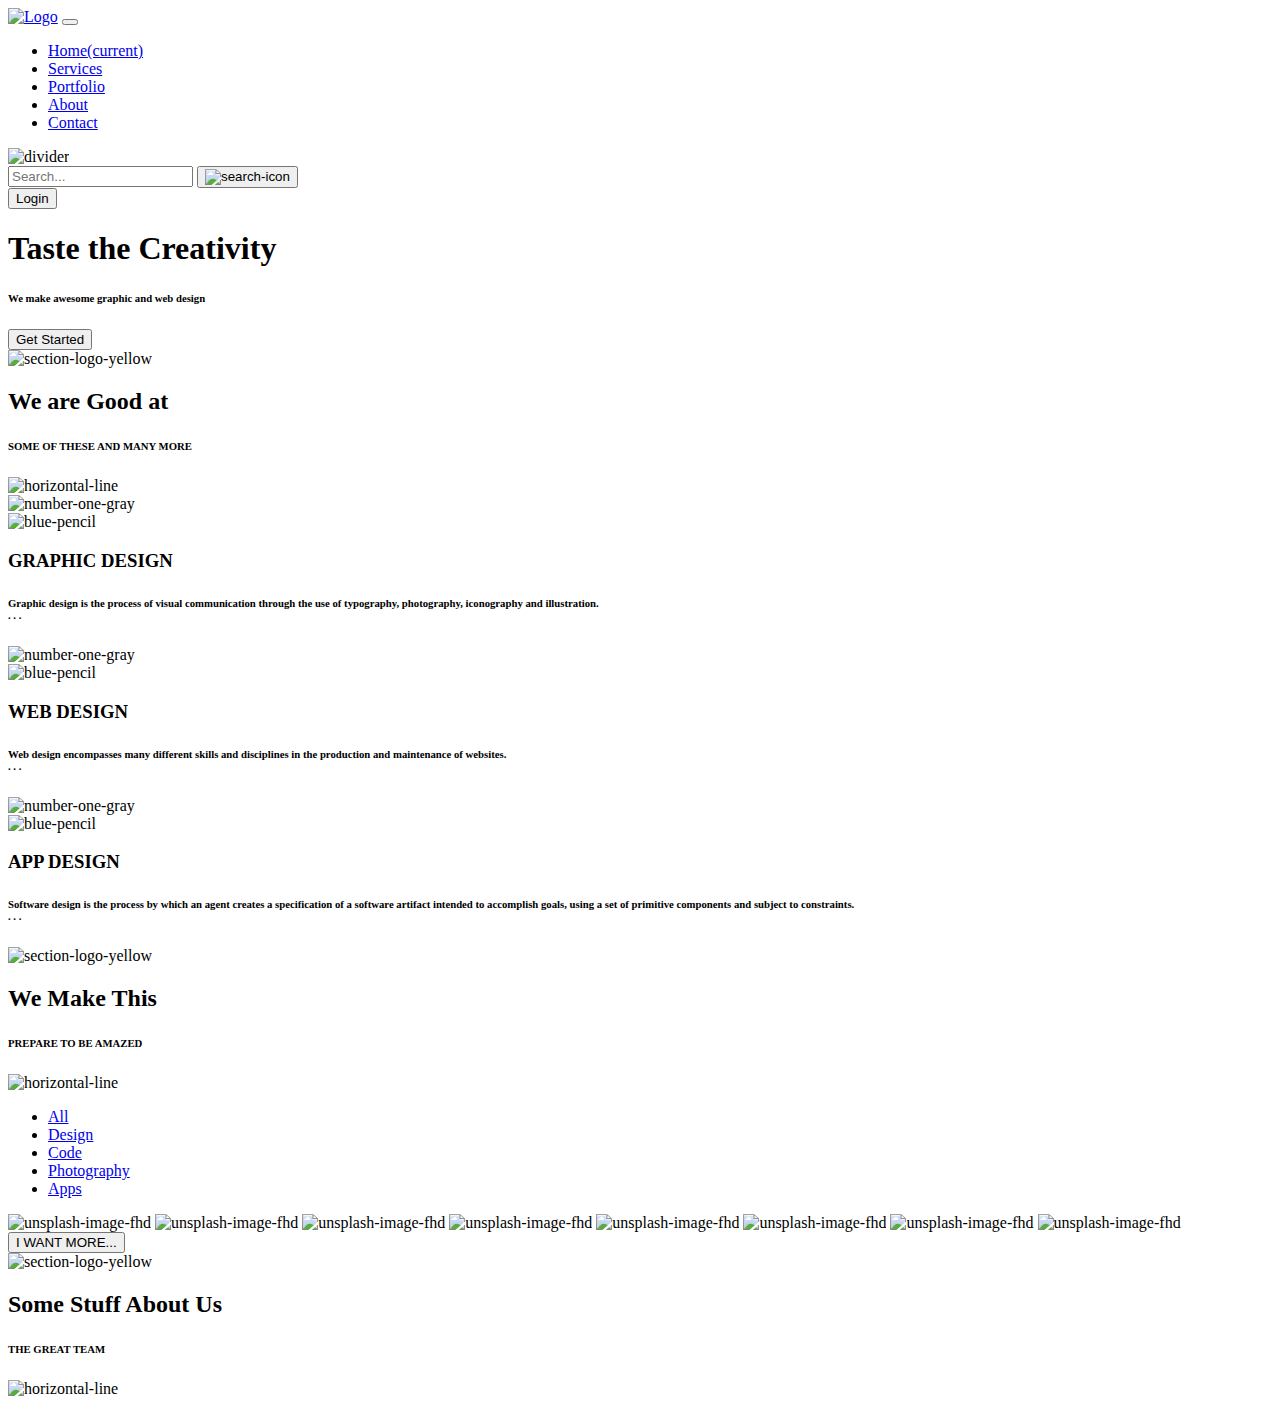
==== bondi.html @ e63a0d04 "Update bondi.html" ====
<!DOCTYPE html>
<html lang="en">
<head>
    <meta charset="UTF-8">
    <meta name="viewport" content="width=device-width, initial-scale=1.0">
    <link rel="stylesheet" type="text/css" href="https://cdn.jsdelivr.net/npm/bootstrap@4.5.3/dist/css/bootstrap.min.css" integrity="sha384-TX8t27EcRE3e/ihU7zmQxVncDAy5uIKz4rEkgIXeMed4M0jlfIDPvg6uqKI2xXr2" crossorigin="anonymous">
    <link rel="stylesheet" type="text/css" href="css/bondi.css">
    <title>Bondi Theme</title>
</head>
<body>
    <header class="bg-19283f">
        <div class="container">
            <nav class="navbar navbar-expand-lg navbar-light">
                <a class="navbar-brand" href="#"><img id="logo" src="logo.png" alt="Logo"></a>
                <button class="navbar-toggler" type="button" data-toggle="collapse" data-target="#navbarNav" aria-controls="navbarNav" aria-expanded="false" aria-label="Toggle navigation">
                  <span class="navbar-toggler-icon"></span>
                </button>
                <div class="collapse navbar-collapse" id="navbarNav">
                    <ul class="nav navbar-nav ml-auto">
                        <li class="nav-item active">
                            <a class="nav-link" href="#">Home<span class="sr-only">(current)</span></a>
                        </li>
                        <li class="nav-item">
                            <a class="nav-link" href="#">Services</a>
                        </li>
                        <li class="nav-item">
                            <a class="nav-link" href="#">Portfolio</a>
                        </li>
                        <li class="nav-item">
                            <a class="nav-link" href="#">About</a>
                        </li>
                        <li class="nav-item">
                            <a class="nav-link" href="#">Contact</a>
                        </li>
                    </ul>
                    <img class="divider" src="divider.png" alt="divider">
                    <form id="search-bar">
                        <input id="search-input" type="search" placeholder="Search..." aria-label="search">
                        <button id="search-btn" class="btn" type="submit">
                            <img src="search-icon.png" alt="search-icon">
                        </button>
                    </form>
                    <button type="submit" id="login-btn" class="btn">Login</button>
                </div>
            </nav>
            <div id="title-block">
                <h1 id="header-title">Taste the Creativity</h1>
                <h6 id="header-subtitle">We make awesome graphic and web design</h6>
                <button type="button" id="content-btn" class="btn">Get Started</button>
            </div>
        </div>
    </header>
    <main>
        <section>
            <div class="container">
                <div class="title_card">
                    <div class="img_div">
                        <img src="section_logo.png" alt="section-logo-yellow">
                    </div>
                    <h2>We are Good at</h2>
                    <h6>SOME OF THESE AND MANY MORE</h6>
                    <div id="hr-separator">
                        <img src="hr_line.png" alt="horizontal-line">
                    </div>
                </div>
                <div class="flex-row-center">
                    <div class="service">
                        <div class="image_stack">
                            <div class="frame-index-1">
                                <img src="bg-one.png" alt="number-one-gray">
                            </div>
                            <div class="frame-index-2">
                                <img src="pencil.png" alt="blue-pencil">
                            </div>
                        </div>
                        <h3>GRAPHIC DESIGN</h3>
                        <h6>
                            Graphic design is the process of visual communication through the use of typography,
                            photography,
                            iconography and illustration.
                            <br>
                            . . .
                        </h6>
                    </div>
                    <div class="service">
                        <div class="image_stack">
                            <div class="frame-index-1">
                                <img src="bg-two.png" alt="number-one-gray">
                            </div>
                            <div class="frame-index-2">
                                <img src="screen.png" alt="blue-pencil">
                            </div>
                        </div>
                        <h3>WEB DESIGN</h3>
                        <h6>
                            Web design encompasses many different skills and disciplines in the production and maintenance of websites.
                            <br>
                            . . .
                        </h6>
                    </div>
                    <div class="service">
                        <div class="image_stack">
                            <div class="frame-index-1">
                                <img src="bg-three.png" alt="number-one-gray">
                            </div>
                            <div class="frame-index-2">
                                <img src="plug.png" alt="blue-pencil">
                            </div>
                        </div>
                        <h3>APP DESIGN</h3>
                        <h6>
                            Software design is the process by which an agent creates a specification of a software artifact intended to accomplish goals,
                            using a set of primitive components and subject to constraints.
                            <br>
                            . . .
                        </h6>
                    </div>
                </div>
            </div>
        </section>
        <section class="bg-eff7fa">
            <div class="container">
                <div class="title_card">
                    <div class="img_div">
                        <img src="section_logo.png" alt="section-logo-yellow">
                    </div>
                    <h2>We Make This</h2>
                    <h6>PREPARE TO BE AMAZED</h6>
                    <div id="hr-separator">
                        <img src="hr_line.png" alt="horizontal-line">
                    </div>
                </div>
                <div id="carousel-nav">
                    <ul class="nav">
                        <li class="nav-item">
                            <a class="nav-link active" href="#">All</a>
                        </li>
                        <li class="nav-item">
                            <a class="nav-link" href="#">Design</a>
                        </li>
                        <li class="nav-item">
                            <a class="nav-link" href="#">Code</a>
                        </li>
                        <li class="nav-item">
                            <a class="nav-link" href="#">Photography</a>
                        </li>
                        <li class="nav-item">
                            <a class="nav-link" href="#">Apps</a>
                        </li>
                    </ul>
                </div>
                <div id="works">
                    <img src="https://source.unsplash.com/640x360/?interior" alt="unsplash-image-fhd">
                    <img src="https://source.unsplash.com/640x360/?art" alt="unsplash-image-fhd">
                    <img src="https://source.unsplash.com/640x360/?nature" alt="unsplash-image-fhd">
                    <img src="https://source.unsplash.com/640x360/?space" alt="unsplash-image-fhd">
                    <img src="https://source.unsplash.com/640x360/?tech" alt="unsplash-image-fhd">
                    <img src="https://source.unsplash.com/640x360/?music" alt="unsplash-image-fhd">
                    <img src="https://source.unsplash.com/640x360/?retro" alt="unsplash-image-fhd">
                    <img src="https://source.unsplash.com/640x360/?cgi" alt="unsplash-image-fhd">
                </div>
                <button type="button" id="content-btn" class="btn">I WANT MORE...</button>
            </div>
        </section>
        <section>
            <div class="container">
                <div class="title_card">
                    <div class="img_div">
                        <img src="section_logo.png" alt="section-logo-yellow">
                    </div>
                    <h2>Some Stuff About Us</h2>
                    <h6>THE GREAT TEAM</h6>
                    <div id="hr-separator">
                        <img src="hr_line.png" alt="horizontal-line">
                    </div>
                </div>
            </div>
        </section>
    </main>
    <footer class="bg-19283f">

    </footer>
</body>
</html>
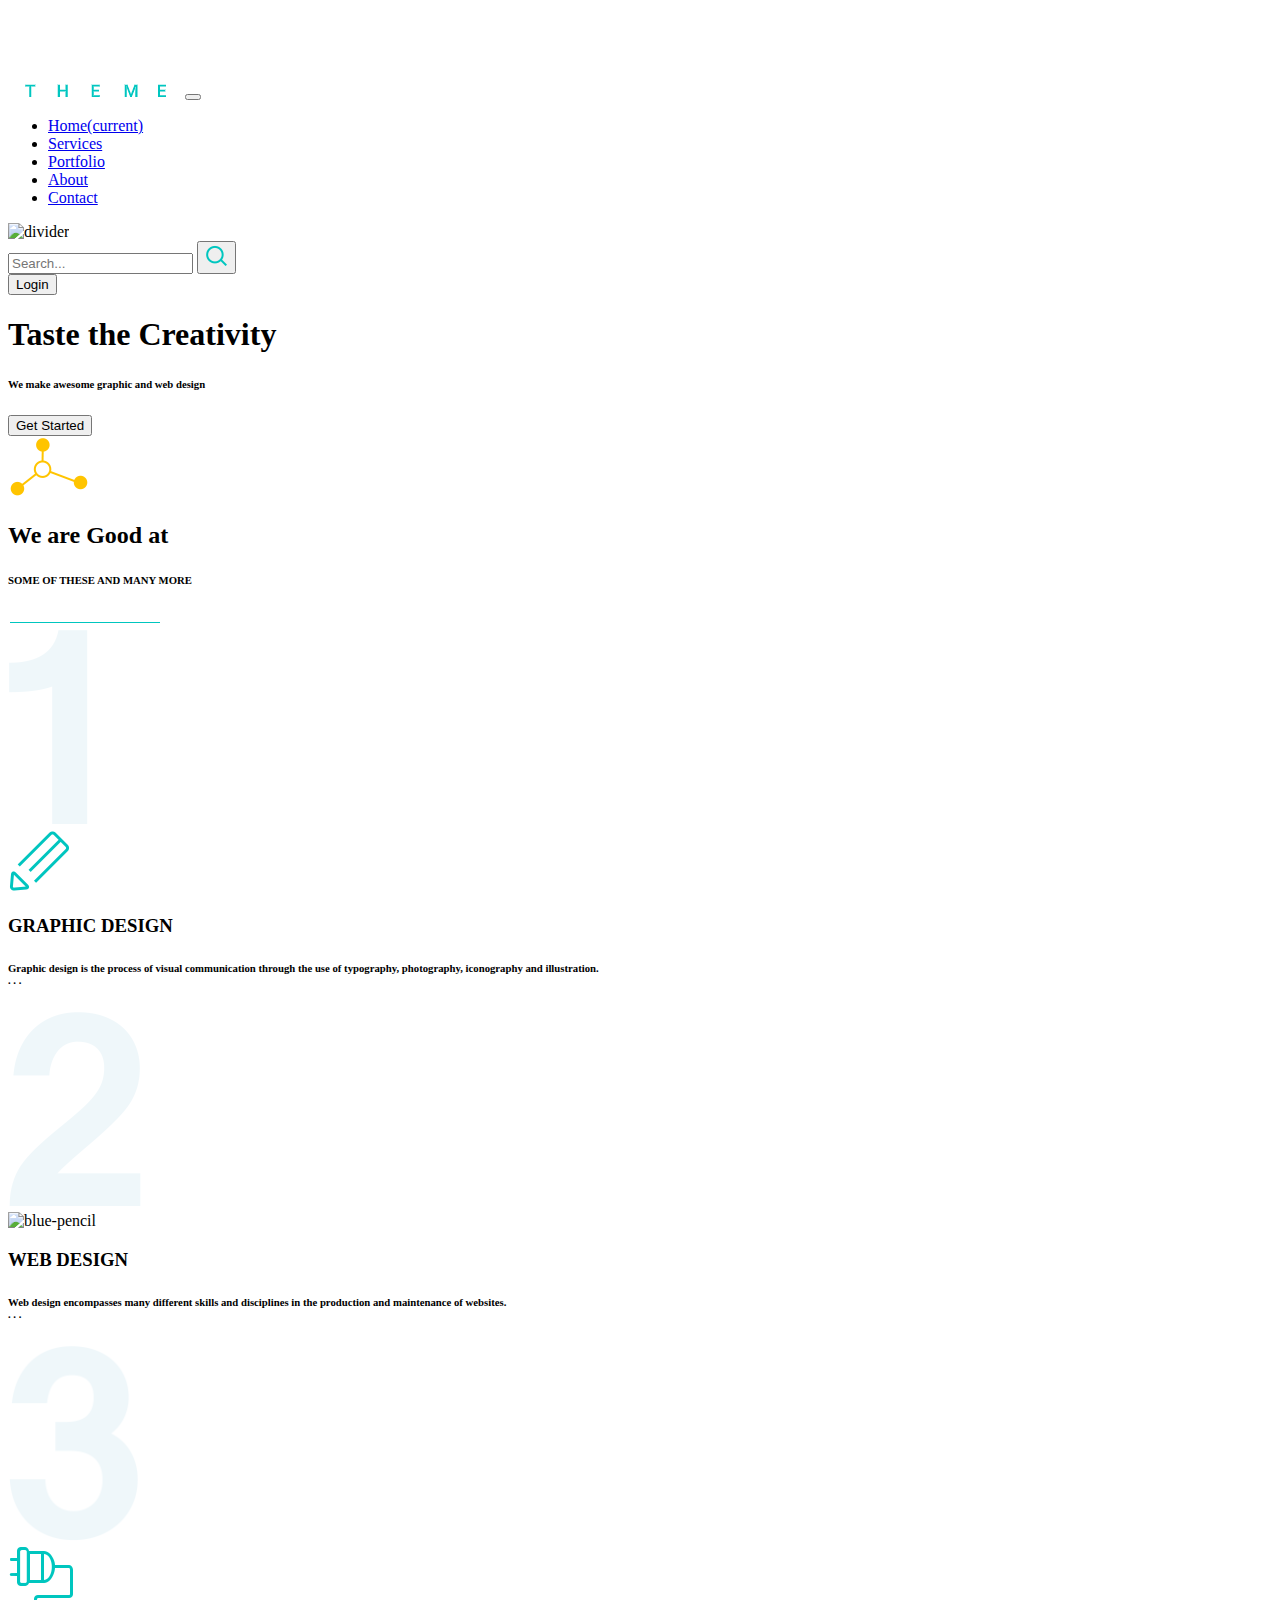
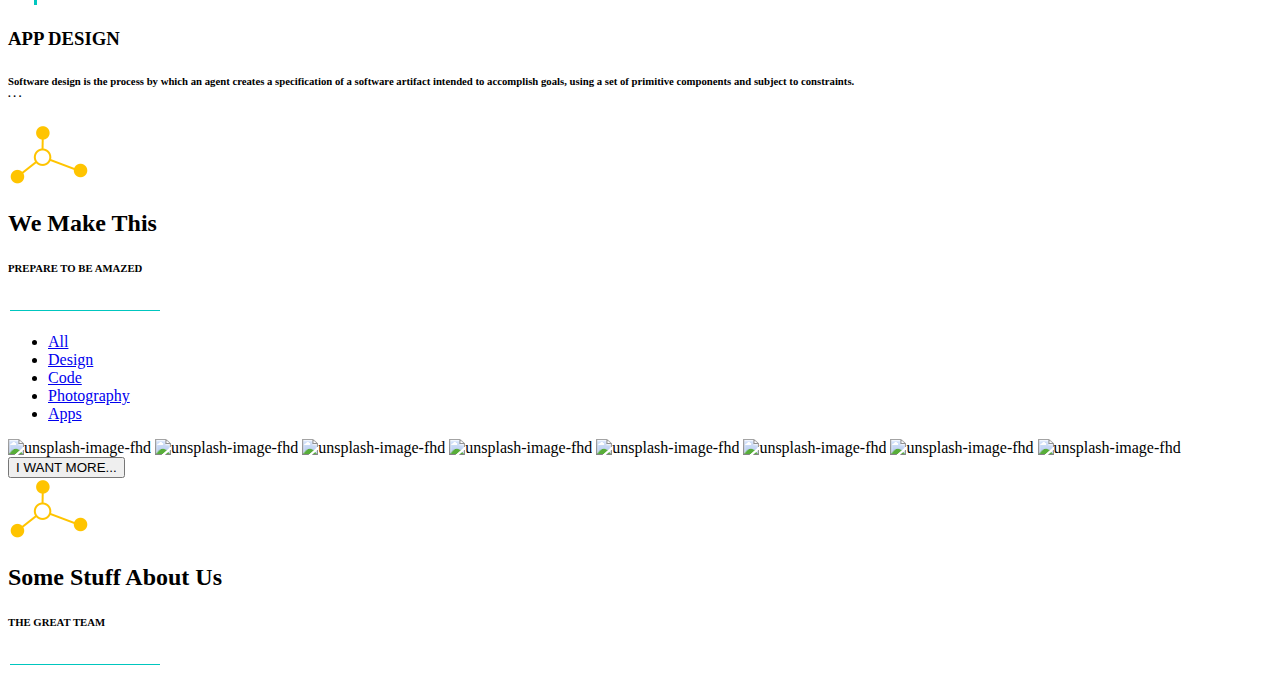
==== commit 27119264: "Update bondi.html" ====
--- a/bondi.html
+++ b/bondi.html
@@ -11,7 +11,7 @@
     <header class="bg-19283f">
         <div class="container">
             <nav class="navbar navbar-expand-lg navbar-light">
-                <a class="navbar-brand" href="#"><img id="logo" src="logo.png" alt="Logo"></a>
+                <a class="navbar-brand" href="#"><img id="logo" src="media/logo.png" alt="Logo"></a>
                 <button class="navbar-toggler" type="button" data-toggle="collapse" data-target="#navbarNav" aria-controls="navbarNav" aria-expanded="false" aria-label="Toggle navigation">
                   <span class="navbar-toggler-icon"></span>
                 </button>
@@ -37,7 +37,7 @@
                     <form id="search-bar">
                         <input id="search-input" type="search" placeholder="Search..." aria-label="search">
                         <button id="search-btn" class="btn" type="submit">
-                            <img src="search-icon.png" alt="search-icon">
+                            <img src="media/search-icon.png" alt="search-icon">
                         </button>
                     </form>
                     <button type="submit" id="login-btn" class="btn">Login</button>
@@ -55,22 +55,22 @@
             <div class="container">
                 <div class="title_card">
                     <div class="img_div">
-                        <img src="section_logo.png" alt="section-logo-yellow">
+                        <img src="media/section_logo.png" alt="section-logo-yellow">
                     </div>
                     <h2>We are Good at</h2>
                     <h6>SOME OF THESE AND MANY MORE</h6>
                     <div id="hr-separator">
-                        <img src="hr_line.png" alt="horizontal-line">
+                        <img src="media/hr_line.png" alt="horizontal-line">
                     </div>
                 </div>
                 <div class="flex-row-center">
                     <div class="service">
                         <div class="image_stack">
                             <div class="frame-index-1">
-                                <img src="bg-one.png" alt="number-one-gray">
+                                <img src="media/bg-one.png" alt="number-one-gray">
                             </div>
                             <div class="frame-index-2">
-                                <img src="pencil.png" alt="blue-pencil">
+                                <img src="media/pencil.png" alt="blue-pencil">
                             </div>
                         </div>
                         <h3>GRAPHIC DESIGN</h3>
@@ -85,7 +85,7 @@
                     <div class="service">
                         <div class="image_stack">
                             <div class="frame-index-1">
-                                <img src="bg-two.png" alt="number-one-gray">
+                                <img src="media/bg-two.png" alt="number-one-gray">
                             </div>
                             <div class="frame-index-2">
                                 <img src="screen.png" alt="blue-pencil">
@@ -101,10 +101,10 @@
                     <div class="service">
                         <div class="image_stack">
                             <div class="frame-index-1">
-                                <img src="bg-three.png" alt="number-one-gray">
+                                <img src="media/bg-three.png" alt="number-one-gray">
                             </div>
                             <div class="frame-index-2">
-                                <img src="plug.png" alt="blue-pencil">
+                                <img src="media/plug.png" alt="blue-pencil">
                             </div>
                         </div>
                         <h3>APP DESIGN</h3>
@@ -122,12 +122,12 @@
             <div class="container">
                 <div class="title_card">
                     <div class="img_div">
-                        <img src="section_logo.png" alt="section-logo-yellow">
+                        <img src="media/section_logo.png" alt="section-logo-yellow">
                     </div>
                     <h2>We Make This</h2>
                     <h6>PREPARE TO BE AMAZED</h6>
                     <div id="hr-separator">
-                        <img src="hr_line.png" alt="horizontal-line">
+                        <img src="media/hr_line.png" alt="horizontal-line">
                     </div>
                 </div>
                 <div id="carousel-nav">
@@ -166,12 +166,12 @@
             <div class="container">
                 <div class="title_card">
                     <div class="img_div">
-                        <img src="section_logo.png" alt="section-logo-yellow">
+                        <img src="media/section_logo.png" alt="section-logo-yellow">
                     </div>
                     <h2>Some Stuff About Us</h2>
                     <h6>THE GREAT TEAM</h6>
                     <div id="hr-separator">
-                        <img src="hr_line.png" alt="horizontal-line">
+                        <img src="media/hr_line.png" alt="horizontal-line">
                     </div>
                 </div>
             </div>
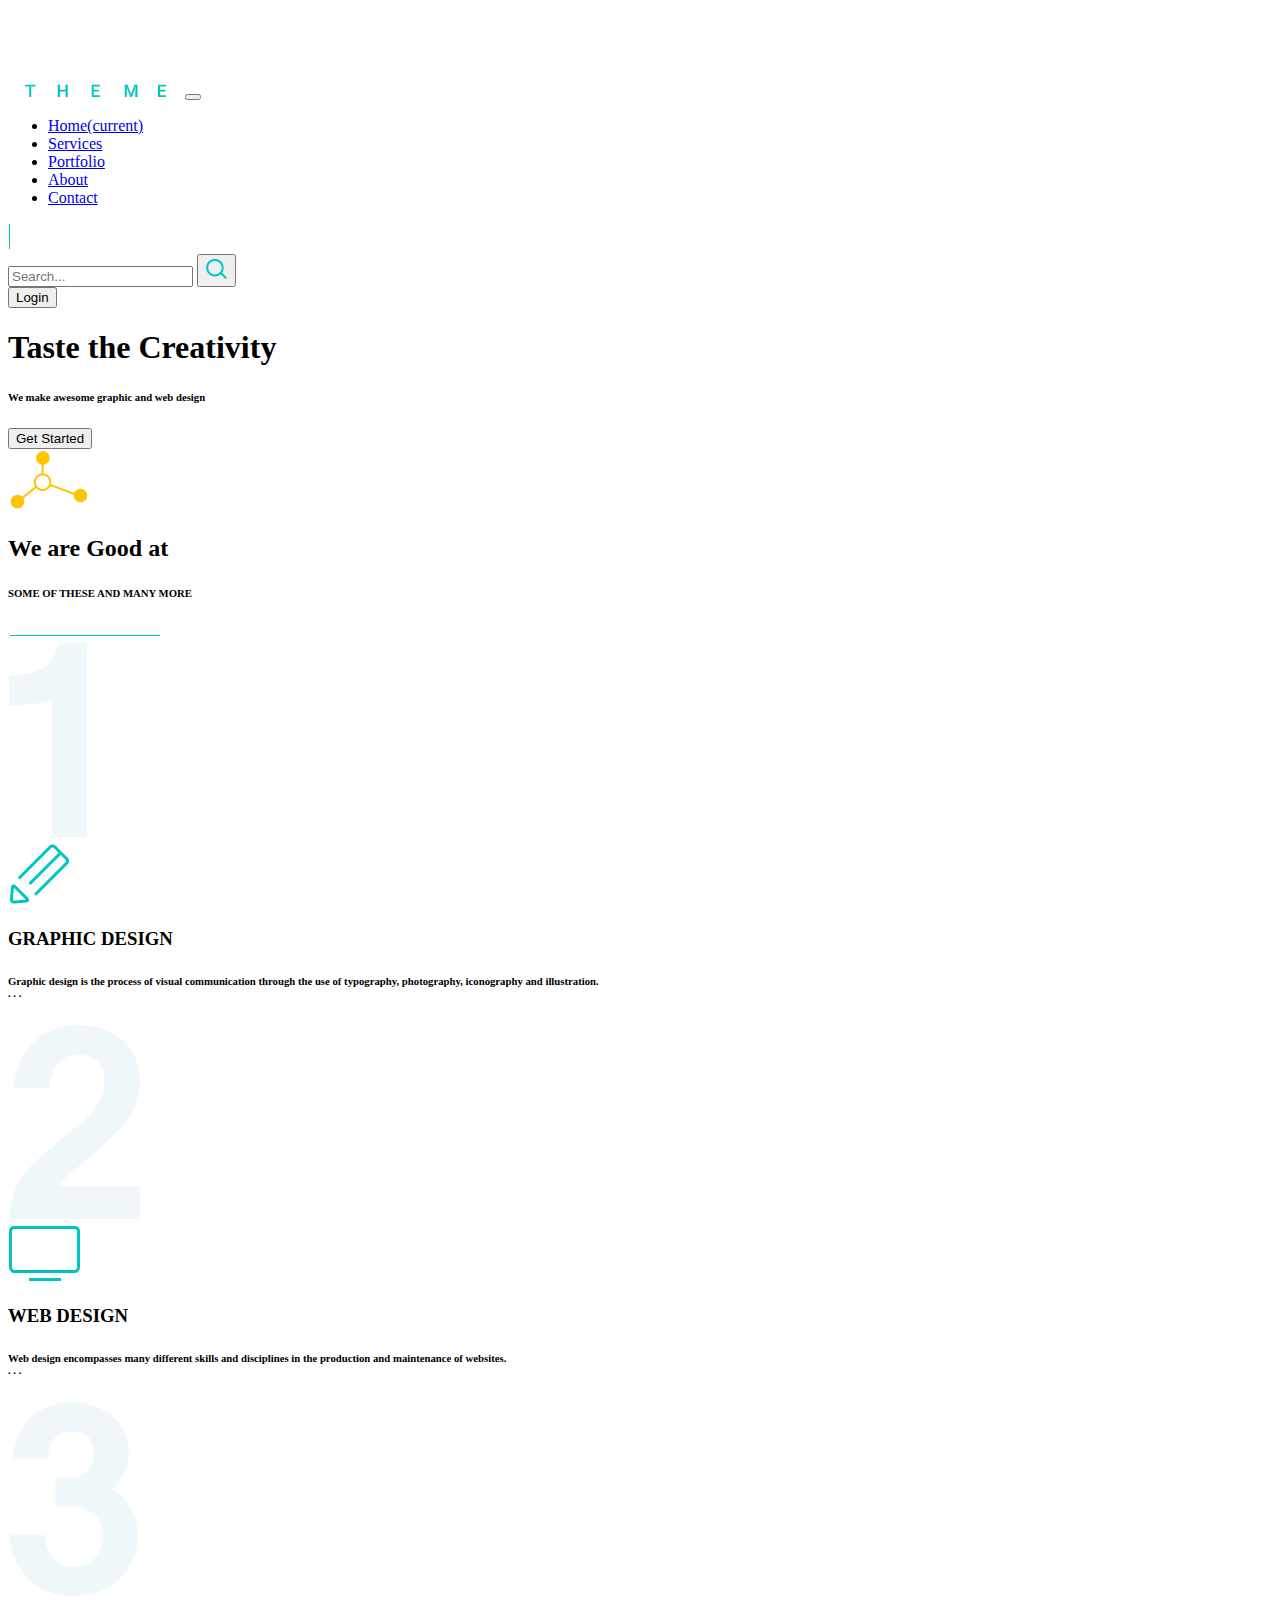
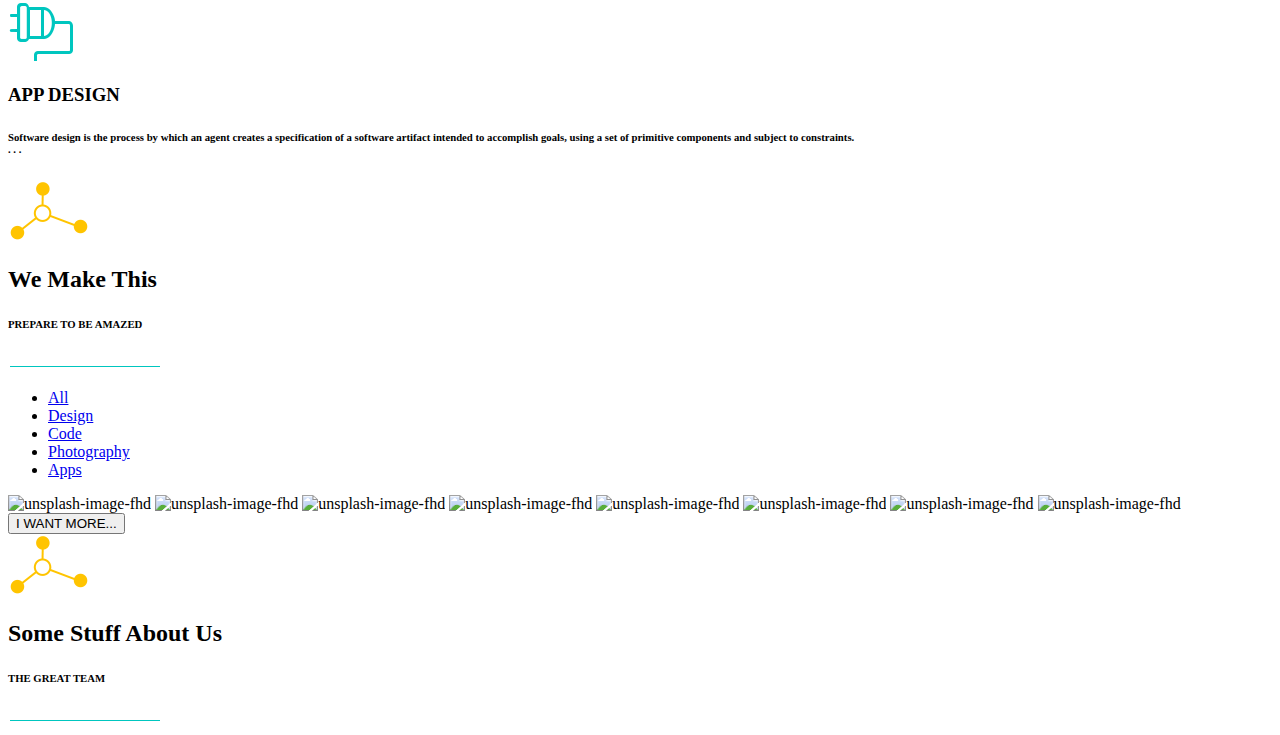
==== commit b85f568c: "Update bondi.html" ====
--- a/bondi.html
+++ b/bondi.html
@@ -33,7 +33,7 @@
                             <a class="nav-link" href="#">Contact</a>
                         </li>
                     </ul>
-                    <img class="divider" src="divider.png" alt="divider">
+                    <img class="divider" src="media/divider.png" alt="divider">
                     <form id="search-bar">
                         <input id="search-input" type="search" placeholder="Search..." aria-label="search">
                         <button id="search-btn" class="btn" type="submit">
@@ -88,7 +88,7 @@
                                 <img src="media/bg-two.png" alt="number-one-gray">
                             </div>
                             <div class="frame-index-2">
-                                <img src="screen.png" alt="blue-pencil">
+                                <img src="media/screen.png" alt="computer-screen">
                             </div>
                         </div>
                         <h3>WEB DESIGN</h3>
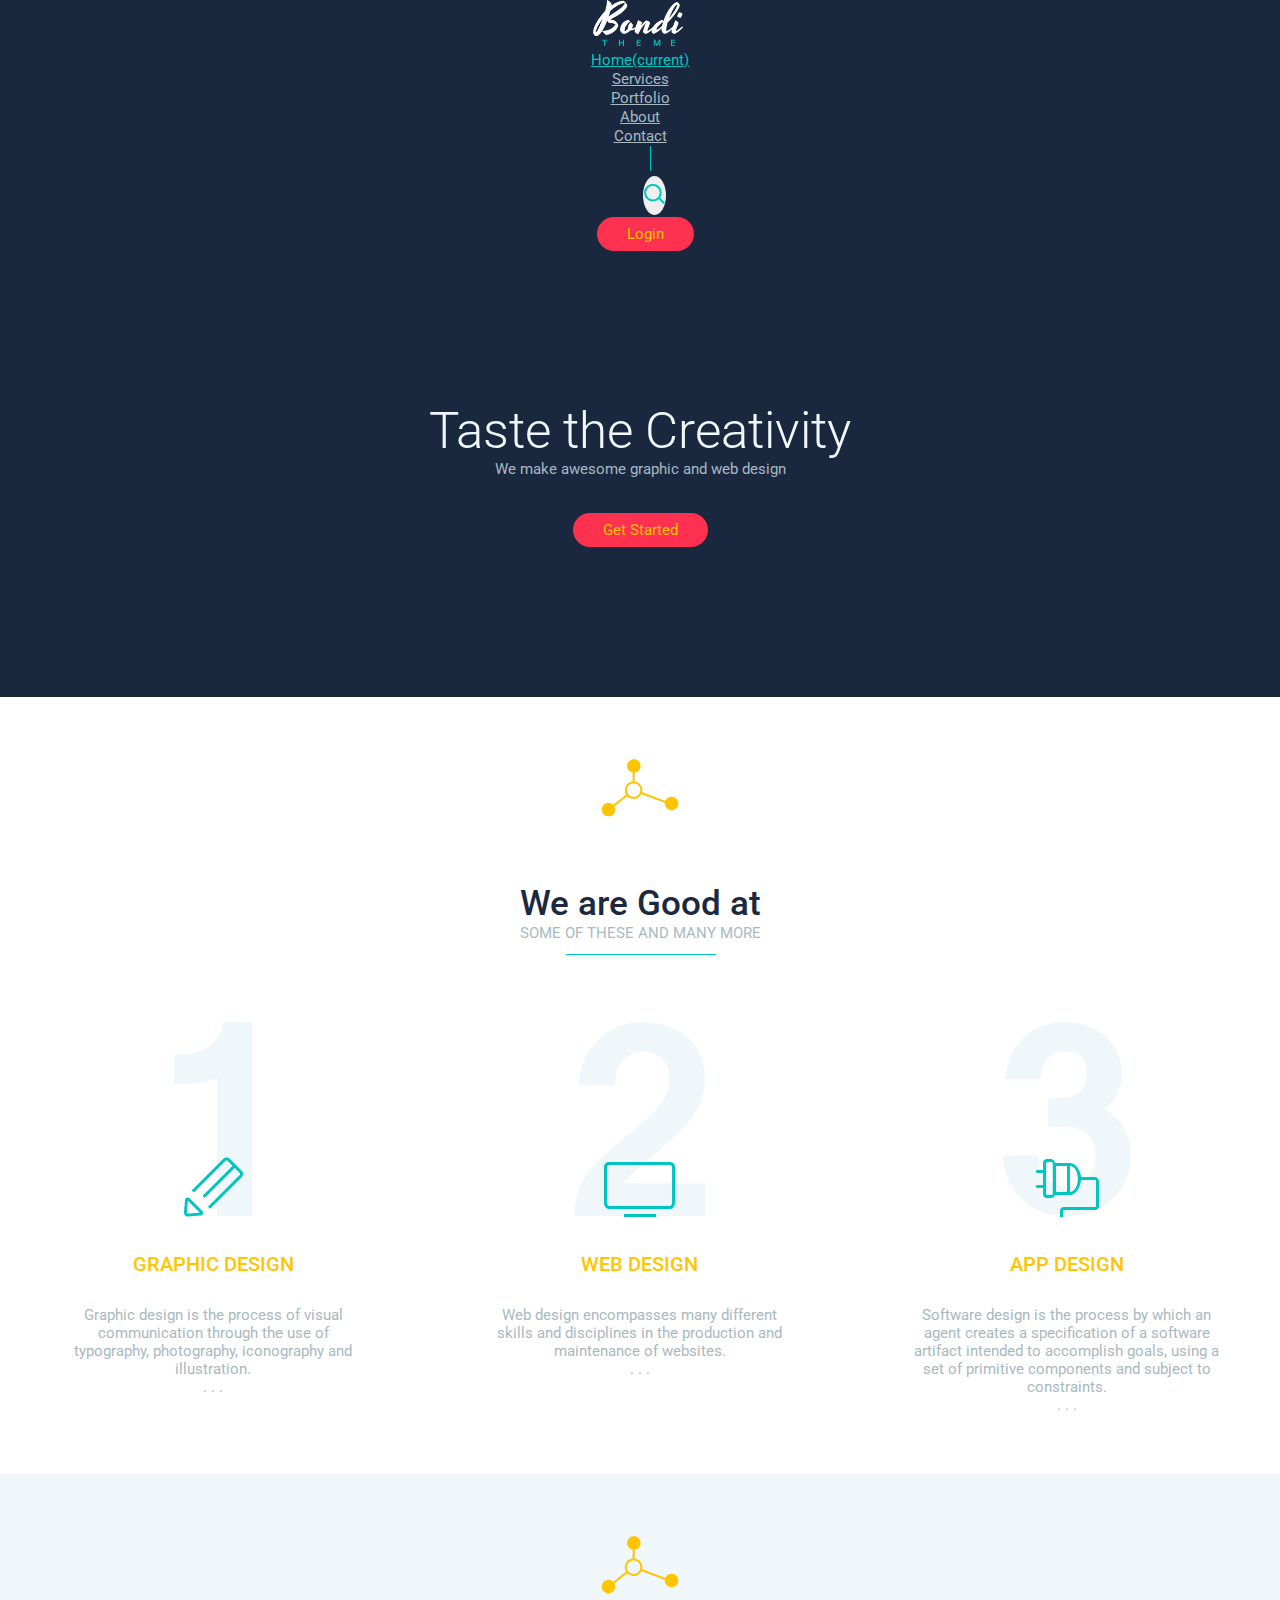
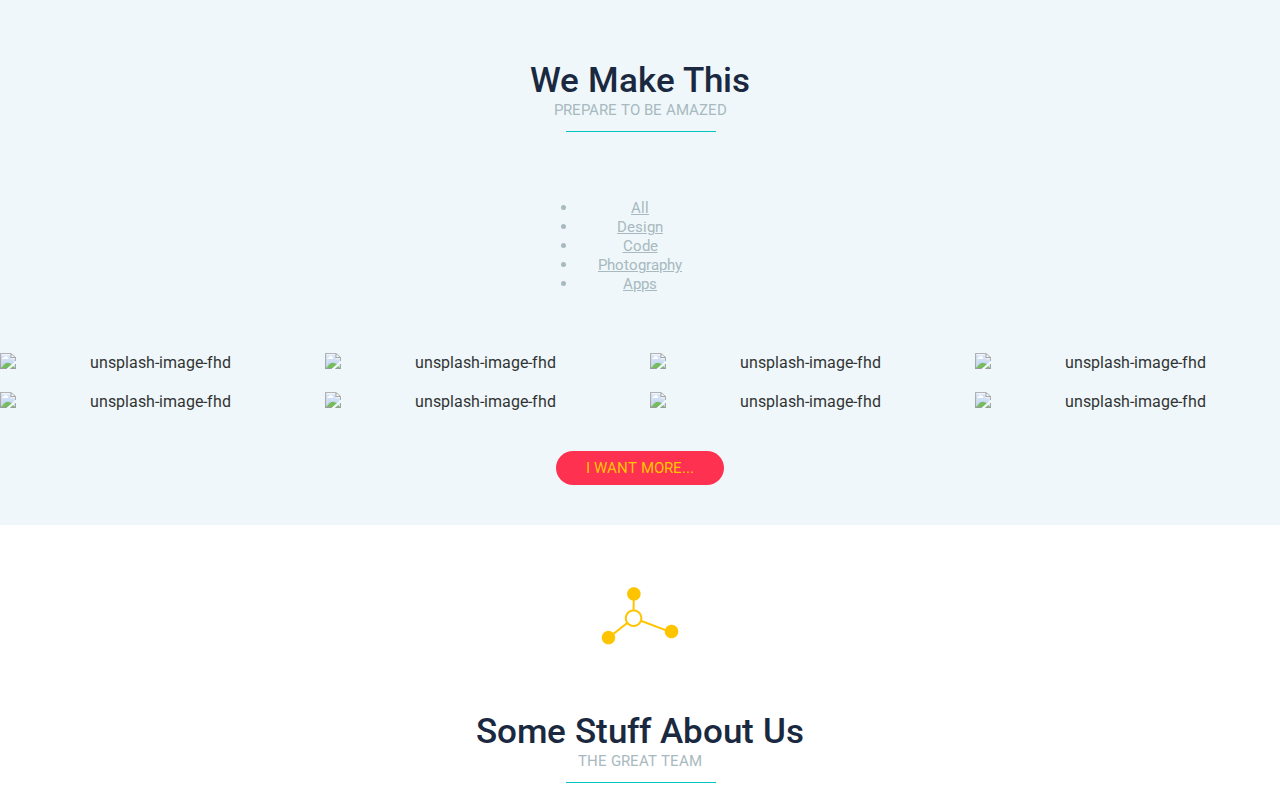
==== commit d07e5cec: "Updated media location" ====
--- a/bondi.html
+++ b/bondi.html
@@ -5,13 +5,14 @@
     <meta name="viewport" content="width=device-width, initial-scale=1.0">
     <link rel="stylesheet" type="text/css" href="https://cdn.jsdelivr.net/npm/bootstrap@4.5.3/dist/css/bootstrap.min.css" integrity="sha384-TX8t27EcRE3e/ihU7zmQxVncDAy5uIKz4rEkgIXeMed4M0jlfIDPvg6uqKI2xXr2" crossorigin="anonymous">
     <link rel="stylesheet" type="text/css" href="css/bondi.css">
+    <link rel="shortcut icon" href="/media/.png/blob.png" type="image/png">
     <title>Bondi Theme</title>
 </head>
 <body>
     <header class="bg-19283f">
         <div class="container">
             <nav class="navbar navbar-expand-lg navbar-light">
-                <a class="navbar-brand" href="#"><img id="logo" src="media/logo.png" alt="Logo"></a>
+                <a class="navbar-brand" href="#"><img id="logo" src="media/.png/logo.png" alt="Logo"></a>
                 <button class="navbar-toggler" type="button" data-toggle="collapse" data-target="#navbarNav" aria-controls="navbarNav" aria-expanded="false" aria-label="Toggle navigation">
                   <span class="navbar-toggler-icon"></span>
                 </button>
@@ -33,11 +34,11 @@
                             <a class="nav-link" href="#">Contact</a>
                         </li>
                     </ul>
-                    <img class="divider" src="media/divider.png" alt="divider">
+                    <img class="divider" src="media/.png/divider.png" alt="divider">
                     <form id="search-bar">
                         <input id="search-input" type="search" placeholder="Search..." aria-label="search">
                         <button id="search-btn" class="btn" type="submit">
-                            <img src="media/search-icon.png" alt="search-icon">
+                            <img src="media/.png/search-icon.png" alt="search-icon">
                         </button>
                     </form>
                     <button type="submit" id="login-btn" class="btn">Login</button>
@@ -55,22 +56,22 @@
             <div class="container">
                 <div class="title_card">
                     <div class="img_div">
-                        <img src="media/section_logo.png" alt="section-logo-yellow">
+                        <img src="media/.png/section_logo.png" alt="section-logo-yellow">
                     </div>
                     <h2>We are Good at</h2>
                     <h6>SOME OF THESE AND MANY MORE</h6>
                     <div id="hr-separator">
-                        <img src="media/hr_line.png" alt="horizontal-line">
+                        <img src="media/.png/hr_line.png" alt="horizontal-line">
                     </div>
                 </div>
                 <div class="flex-row-center">
                     <div class="service">
                         <div class="image_stack">
                             <div class="frame-index-1">
-                                <img src="media/bg-one.png" alt="number-one-gray">
+                                <img src="media/.png/bg-one.png" alt="number-one-gray">
                             </div>
                             <div class="frame-index-2">
-                                <img src="media/pencil.png" alt="blue-pencil">
+                                <img src="media/.png/pencil.png" alt="blue-pencil">
                             </div>
                         </div>
                         <h3>GRAPHIC DESIGN</h3>
@@ -85,10 +86,10 @@
                     <div class="service">
                         <div class="image_stack">
                             <div class="frame-index-1">
-                                <img src="media/bg-two.png" alt="number-one-gray">
+                                <img src="media/.png/bg-two.png" alt="number-one-gray">
                             </div>
                             <div class="frame-index-2">
-                                <img src="media/screen.png" alt="computer-screen">
+                                <img src="media/.png/screen.png" alt="computer-screen">
                             </div>
                         </div>
                         <h3>WEB DESIGN</h3>
@@ -101,10 +102,10 @@
                     <div class="service">
                         <div class="image_stack">
                             <div class="frame-index-1">
-                                <img src="media/bg-three.png" alt="number-one-gray">
+                                <img src="media/.png/bg-three.png" alt="number-one-gray">
                             </div>
                             <div class="frame-index-2">
-                                <img src="media/plug.png" alt="blue-pencil">
+                                <img src="media/.png/plug.png" alt="blue-pencil">
                             </div>
                         </div>
                         <h3>APP DESIGN</h3>
@@ -122,12 +123,12 @@
             <div class="container">
                 <div class="title_card">
                     <div class="img_div">
-                        <img src="media/section_logo.png" alt="section-logo-yellow">
+                        <img src="media/.png/section_logo.png" alt="section-logo-yellow">
                     </div>
                     <h2>We Make This</h2>
                     <h6>PREPARE TO BE AMAZED</h6>
                     <div id="hr-separator">
-                        <img src="media/hr_line.png" alt="horizontal-line">
+                        <img src="media/.png/hr_line.png" alt="horizontal-line">
                     </div>
                 </div>
                 <div id="carousel-nav">
@@ -166,12 +167,12 @@
             <div class="container">
                 <div class="title_card">
                     <div class="img_div">
-                        <img src="media/section_logo.png" alt="section-logo-yellow">
+                        <img src="media/.png/section_logo.png" alt="section-logo-yellow">
                     </div>
                     <h2>Some Stuff About Us</h2>
                     <h6>THE GREAT TEAM</h6>
                     <div id="hr-separator">
-                        <img src="media/hr_line.png" alt="horizontal-line">
+                        <img src="media/.png/hr_line.png" alt="horizontal-line">
                     </div>
                 </div>
             </div>
--- a/css/bondi.css
+++ b/css/bondi.css
@@ -0,0 +1,240 @@
+/***********/
+/* Imports */
+/***********/
+
+@import url('https://fonts.googleapis.com/css2?family=Roboto:wght@300;400;500&display=swap');
+
+/*************/
+/* CSS Reset */
+/*************/
+
+* {
+    border: 0;
+    padding: 0;
+    margin: 0;
+    outline: 0;
+    box-sizing: border-box;
+    font-family: Roboto, Arial, Helvetica, sans-serif;
+    text-align: center;
+}
+h1, h2, h3, h4, h5, h6 {
+    margin: 0;
+}
+
+/**********/
+/* Global */
+/**********/
+
+html, body {
+    height: 100%;
+    width: 100%;
+}
+h1 {
+    font-size: 51px;
+    color: #f0f8fb;
+    font-weight: 300;
+}
+h2 {
+    font-size: 35px;
+    font-weight: 500;
+    color: #1a2940;
+}
+h3 {
+    font-size: 20px;
+    font-weight: 500;
+    margin-top: 1.5em;
+    margin-bottom: 1.5em;
+    color: #ffc501;
+}
+h6 {
+    font-size: 15px;
+    font-weight: 400;
+    color: #a8b9c0;
+}
+.bg-19283f {
+    background-color: #19283f;
+}
+.bg-eff7fa {
+  background-color: #eff7fa;
+}
+.bg-ffc400 {
+    background-color: #ffc400;
+}
+.flex-row-center {
+    display: flex;
+    flex-direction: row;
+    align-content: center;
+}
+.title_card {
+    display: flex;
+    flex-direction: column;
+    align-items: center;
+}
+.img_div {
+    width: fit-content;
+    align-items: center;
+    padding-top: 60px;
+    padding-bottom: 60px;
+}
+#hr-separator img {
+    text-align: center;
+    padding: 0;
+}
+
+/**********/
+/* Header */
+/**********/
+
+#logo {
+    width: 90px;
+}
+.nav-link {
+    font-size: 15px !important;
+    font-weight: 400 !important;
+    padding-left: 20px !important;
+    padding-right: 20px !important;
+    color:  #a8b9c0 !important;
+}
+.active .nav-link {
+    color: #00c7c0 !important;
+}
+.nav-link:hover {
+    border-radius: 25px;
+    background-color: #f0f8fb;
+    color: #19283f !important;
+}
+.divider {
+    text-align: center;
+    padding-left: 20px;
+    padding-right: 0;
+}
+#search-bar {
+    background-color:#19283f;
+    border-radius: 25px;
+    padding-left: 10px;
+    padding-right: 10px;
+}
+#search-input {
+    background: #19283f;
+    outline: none;
+    width: 0;
+    border-radius: 25px;
+    padding: 8px 12px;
+    text-align: left;
+    visibility: hidden;
+    transition: width 0.3s linear;
+}
+#search-btn {
+    border-radius: 100%;
+    padding: 6px 0px;
+}
+#search-bar:hover > #search-input {
+    color: #f0f8fb;
+    width: 100px;
+    padding: 8px 12px;
+    transition: width 0.3s linear;
+    visibility: visible;
+}
+#search-input:focus {
+    width: 250px !important;
+    padding: 8px 12px;
+    color: #19283f !important;
+    background-color: #f0f8fb;
+    border: 1px solid #00c6bf;
+    caret-color: transparent;
+    margin-right: 20px;
+    visibility: visible;
+}
+#search-input::placeholder {
+    color: #a8b9c0;
+}
+#login-btn, #content-btn {
+    color: #ffc501;
+    padding: 8px 30px;
+    border-radius: 20px;
+    background-color: #ff3150;
+    font-size: 15px;
+}
+#login-btn {
+    margin-left: 10px;
+}
+header #content-btn {
+    margin-top: 35px;
+}
+#login-btn:hover, #title-btn:hover  {
+    opacity: 0.5;
+}
+#title-block {
+    padding-top: 150px;
+    padding-bottom: 150px;
+}
+
+/************/
+/* Services */
+/************/
+
+.image_stack {
+    width: 100%;
+    height: fit-content;
+    position: relative;
+    top: 0;
+    right: 0;
+    left: 0;
+    bottom: 0;
+}
+.service {
+    width: 33.33%;
+    padding: 60px 60px 60px 60px;
+}
+.frame-index-1 {
+    z-index: 1;
+}
+.frame-index-2 {
+    width: 100%;
+    position: absolute;
+    bottom: 0;
+    z-index: 2;
+}
+
+/*************/
+/* Portfolio */
+/*************/
+
+#carousel-nav {
+    color: #a8b9c0;
+    display: flex;
+    justify-content: center;
+    padding: 60px 0 60px 0;
+}
+#carousel-nav .nav-link:hover {
+    background-color: #ff3150;
+    color: #ffc501 !important;
+    padding: 8px 30px;
+}
+#carousel-nav .active .nav-link {
+    color: #ffc501;
+}
+#works {
+    display: grid;
+    align-content: center;
+    justify-items: center;
+    grid-template-rows: repeat(2, 1fr);
+    grid-template-columns: repeat(4, 1fr);
+    gap: 20px;
+}
+#works img {
+    width: 100%;
+    object-fit: cover;
+    opacity: 0.8;
+    z-index: 0;
+}
+#works img:hover {
+    transform: scale(1.2);
+    transition: all 0.5s ease-in-out;
+    opacity: 1;
+    z-index: 1;
+}
+main #content-btn {
+    margin-top: 40px;
+    margin-bottom: 40px;
+}
